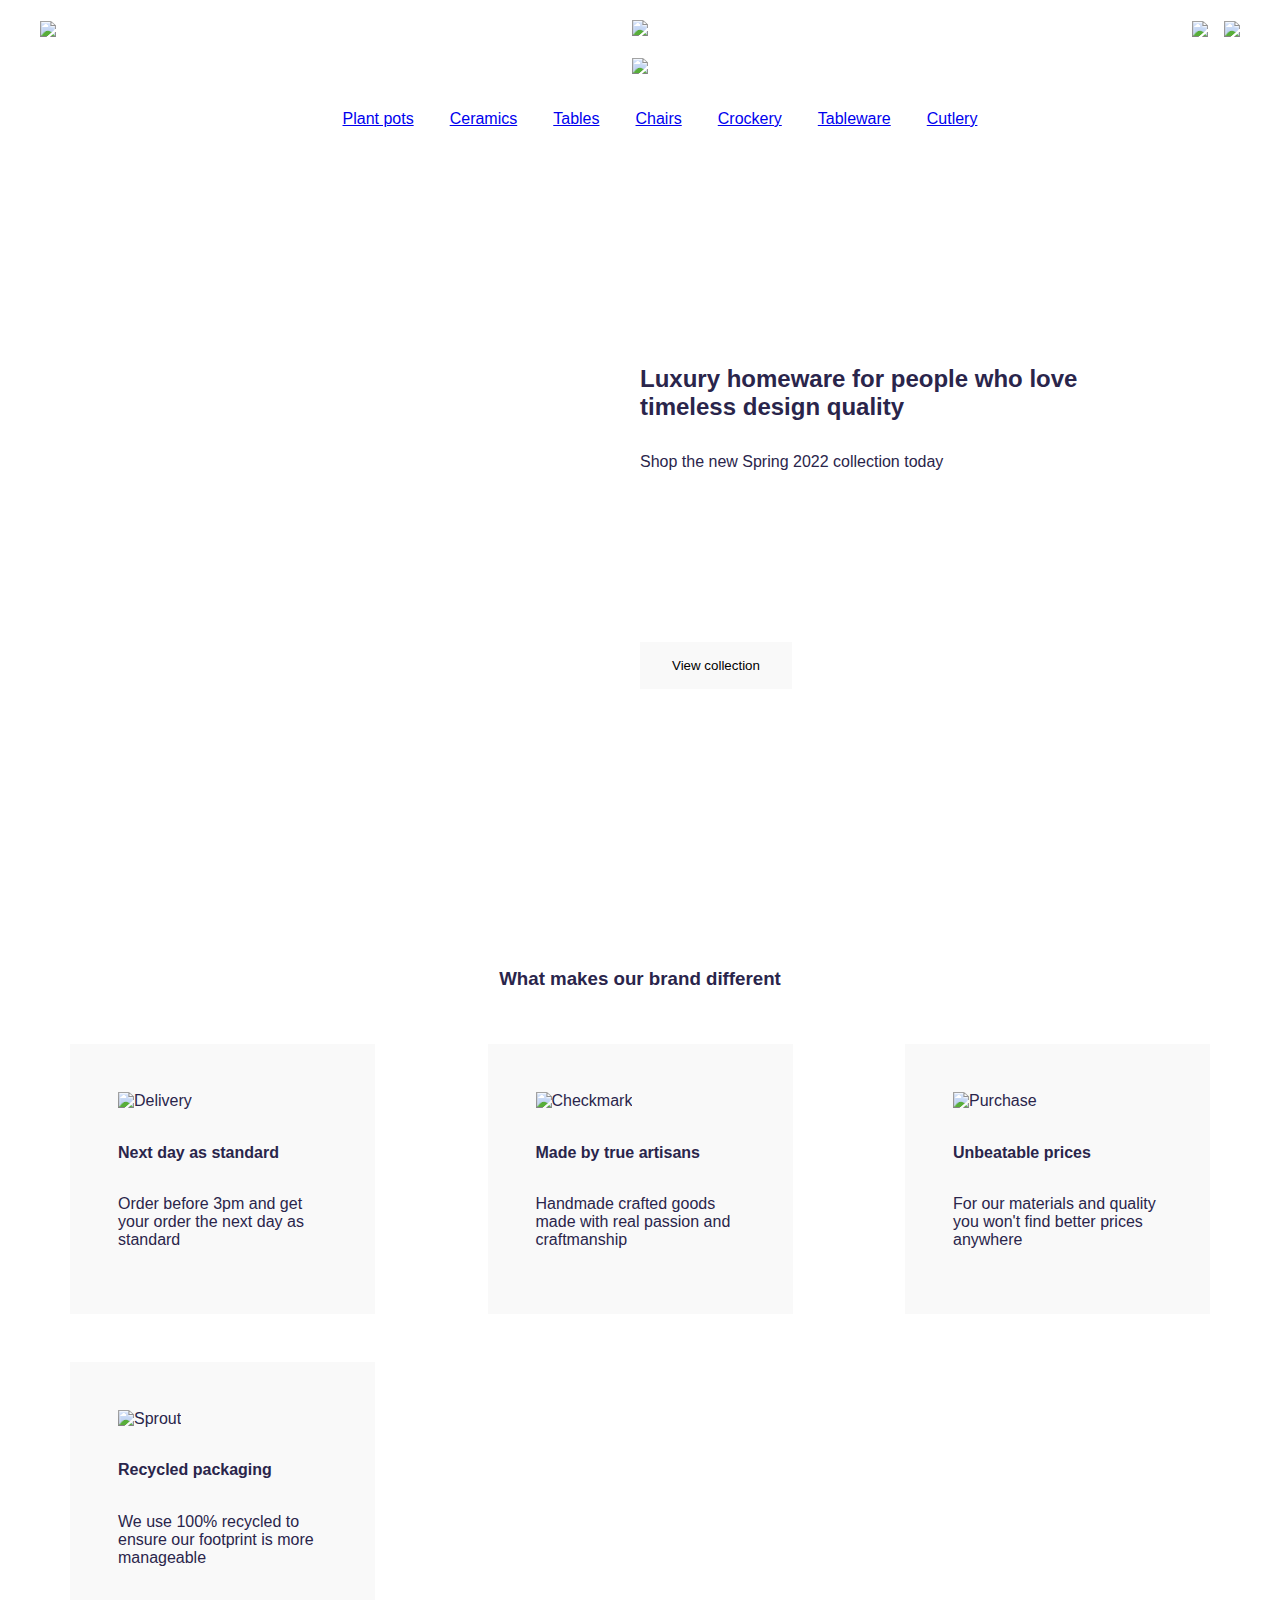
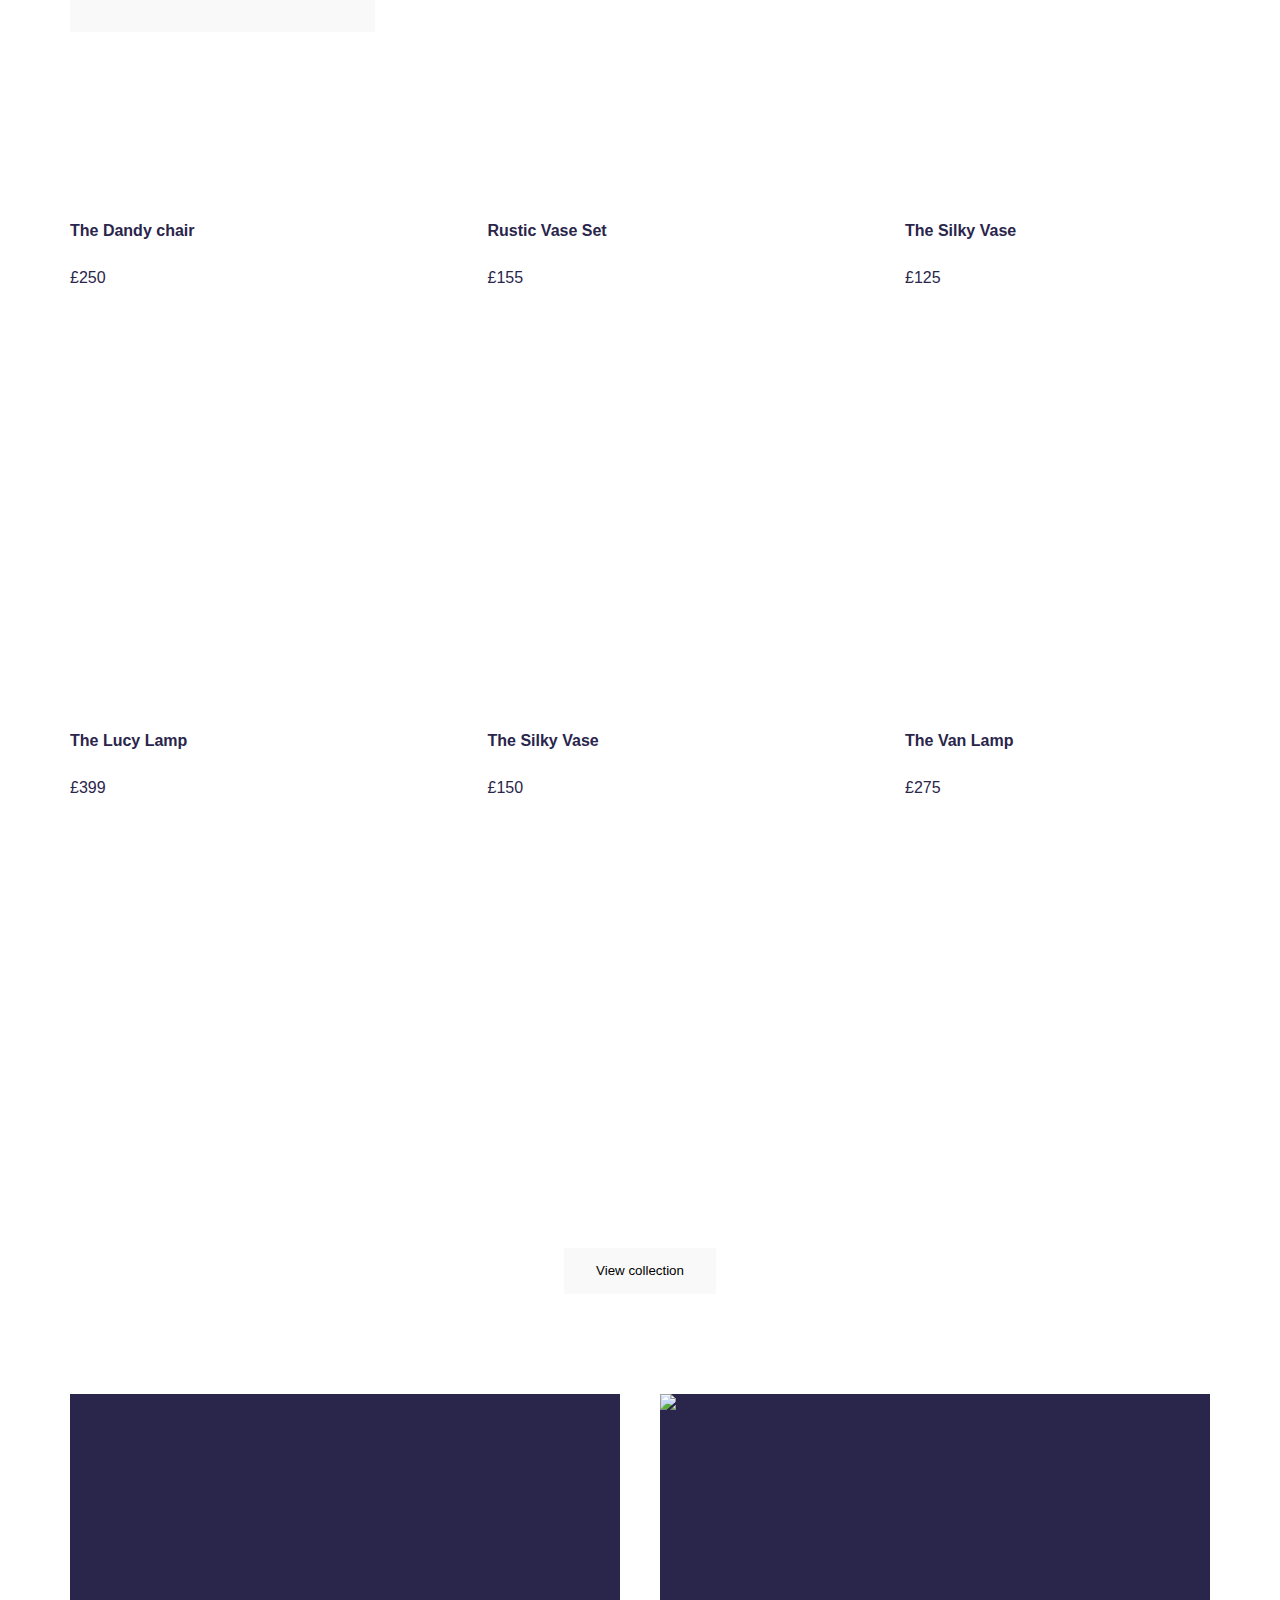
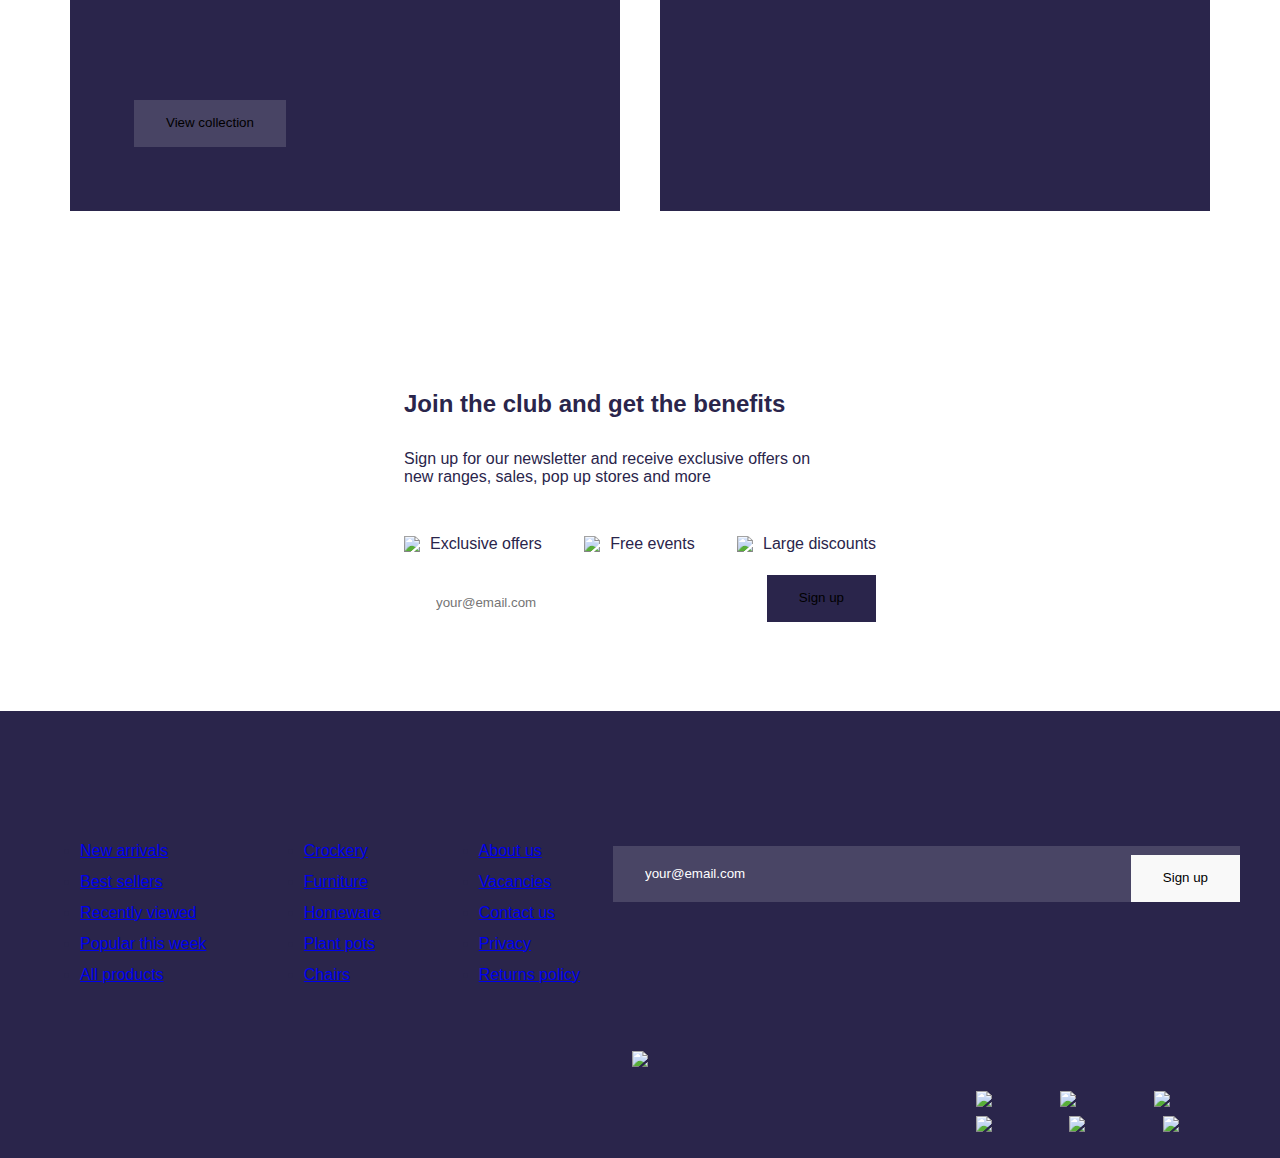
==== html/index.html @ 486c63ca "Merge pull request #4 from UberSweet/test" ====
<!DOCTYPE html>
<html lang="en">

<head>
  <meta charset="UTF-8" />
  <meta http-equiv="X-UA-Compatible" content="IE=edge" />
  <meta name="viewport" content="width=device-width, initial-scale=1.0" />

  <link href="https://api.fontshare.com/v2/css?f[]=satoshi@400&f[]=clash-display@400&display=swap" rel="stylesheet" />
  <link rel="shortcut icon" href="img/ico/ico.ico" type="image/x-icon">

  <link rel="stylesheet" href="/css/style.css">
  <link rel="stylesheet" href="/css/fonts.css">
  <link rel="stylesheet" href="/css/responsive.css">


  <title>Avion</title>
</head>

<body>

  <header class="header">

    <div class="header-container">
      <div class="wrapper">
        <nav class="top-nav__item wrapper">
          <a class="top-nav__ico" href="#" title="Search">
            <img src="https://img.icons8.com/ios-glyphs/30/000000/search--v1.png" />
          </a>
          <a class="top-nav__ico menu" href="#" title="Menu">
            <img src="https://img.icons8.com/ios-glyphs/30/000000/menu--v1.png" />
          </a>
        </nav>

        <a class="top-nav__link" href="/html/index.html" title="Home"><img src="/img/ico/Avion.svg"></a>

        <nav class="top-nav__item wrapper">
          <a class="top-nav__ico" href="#" title="Cart">
            <img src="/img/ico/Shopping--cart.svg">
          </a>
          <a class="top-nav__ico" href="#" title="Profile">
            <img src="/img/ico/User--avatar.svg">
          </a>
        </nav>
      </div>

      <div class="header-wrapper">
        <img src="/img/Divider.svg">
      </div>

      <div class="header-wrapper">
        <nav class="top-nav__link">
          <ul class="main-nav__list">
            <li class="main-nav__item">
              <a class="body__medium primary" href="#">Plant pots</a>
            </li>
            <li class="main-nav__item">
              <a class="body__medium primary" href="#">Ceramics</a>
            </li>
            <li class="main-nav__item">
              <a class="body__medium primary" href="#">Tables</a>
            </li>
            <li class="main-nav__item">
              <a class="body__medium primary" href="#">Chairs</a>
            </li>
            <li class="main-nav__item">
              <a class="body__medium primary" href="#">Crockery</a>
            </li>
            <li class="main-nav__item">
              <a class="body__medium primary" href="#">Tableware</a>
            </li>
            <li class="main-nav__item">
              <a class="body__medium primary" href="#">Cutlery</a>
            </li>
          </ul>
        </nav>
      </div>

    </div>

  </header>

  <main>

    <section class="hero-block">
      <div class="container">
        <div class="wrapper-right">
          <div class="hero-block__content wrapper-column">
            <div class="block__text">
              <h2>
                Luxury homeware for people who love timeless design quality
              </h2>
              <p class="body__large card-header">
                Shop the new Spring 2022 collection today
              </p>
            </div>
            <button class="view-collection__button body__medium">
              View collection
            </button>
          </div>
        </div>
      </div>
    </section>

    <section class="features">
      <div class="container">

        <div class="content">

          <div class="features_header">
            <h3>What makes our brand different</h3>
          </div>

          <div class="wrapper">

            <div class="features-card">

              <img src="/img/ico/feature/Delivery.svg" alt="Delivery">
              <h4 class="card-header">Next day as standard</h4>
              <p class="body__medium">
                Order before 3pm and get your order the next day as standard
              </p>

            </div>

            <div class="features-card">

              <img src="/img/ico/feature/Checkmark--outline.svg" alt="Checkmark">
              <h4 class="card-header">Made by true artisans</h4>
              <p class="body__medium">
                Handmade crafted goods made with real passion and craftmanship
              </p>

            </div>

            <div class="features-card">

              <img src="/img/ico/feature/Purchase.svg" alt="Purchase">
              <h4 class="card-header">Unbeatable prices</h4>
              <p class="body__medium">
                For our materials and quality you won't find better prices anywhere
              </p>

            </div>

            <div class="features-card">

              <img src="/img/ico/feature/Sprout.svg" alt="Sprout">
              <h4 class="card-header">Recycled packaging</h4>
              <p class="body__medium">
                We use 100% recycled to ensure our footprint is more manageable
              </p>

            </div>

          </div>

        </div>

      </div>
    </section>

    <section class="listings">
      <div class="container">

        <div class="content">

          <div class="listings-wrapper">

            <div class="listings-card">

              <img src="/img/pic/Photo.png" alt="">

              <h4 class="listing-card-header">The Dandy chair</h4>

              <p class="body__large">£250</p>

            </div>

            <div class="listings-card">

              <img src="/img/pic/Photo-1.png" alt="">

              <h4 class="listing-card-header">Rustic Vase Set</h4>

              <p class="body__large">£155</p>

            </div>

            <div class="listings-card">

              <img src="/img/pic/Photo-2.png" alt="">

              <h4 class="listing-card-header">The Silky Vase</h4>

              <p class="body__large">£125</p>

            </div>

            <div class="listings-card">

              <img src="/img/pic/Photo-3.png" alt="">

              <h4 class="listing-card-header">The Lucy Lamp</h4>

              <p class="body__large">£399</p>

            </div>

            <div class="listings-card">

              <img src="/img/pic/Photo-6.png" alt="">

              <h4 class="listing-card-header">The Silky Vase</h4>

              <p class="body__large">£150</p>

            </div>

            <div class="listings-card">

              <img src="/img/pic/Photo-5.png" alt="">

              <h4 class="listing-card-header">The Van Lamp</h4>

              <p class="body__large">£275</p>

            </div>

          </div>

          <button class="view-collection__button body__medium align-center">
            View collection
          </button>

        </div>

      </div>

    </section>

    <section class="promo">
      <div class="container">
        <div class="wrapper">
          <div class="promo-card wrapper-column">
            <div class="block__text">
              <h2 class="white">It started with a small idea</h2>
              <p class="body__large card-header white">
                A global brand with local beginnings, our story begain in a small studio in South
                London in early 2014
              </p>
            </div>
            <button class="view-collection__button button__white body__medium white">
              View collection
            </button>
          </div>
          <div class="promo-card" style="padding: 0;">
            <img src="/img/pic/ImagePromo.png" alt="Promo">
          </div>
        </div>
      </div>
    </section>

    <section class="club">
      <div class="container">

        <div class="wrapper">

          <div class="club-content">
            <div class="text">
              <h2 class="white center">Join the club and get the benefits</h2>
              <p class="body__large card-header white center">
                Sign up for our newsletter and receive exclusive offers on<br>new ranges, sales, pop up
                stores and more
              </p>
            </div>
            <div class="wrapper">
              <div class="wrapper">
                <img src="/img/ico/Checkmark--filled.svg">
                <p class="body__medium white checkmark">Exclusive offers</p>
              </div>
              <div class="wrapper">
                <img src="/img/ico/Checkmark--filled.svg">
                <p class="body__medium white checkmark">Free events</p>
              </div>
              <div class="wrapper">
                <img src="/img/ico/Checkmark--filled.svg">
                <p class="body__medium white checkmark">Large discounts</p>
              </div>
            </div>
            <form class="club-form" action="#">
              <input type="email" placeholder="your@email.com" class="body__medium club-input">
              <button class="view-collection__button button__white body__medium form-button white">
                Sign up
              </button>
            </form>
          </div>

        </div>

      </div>
    </section>

  </main>

  <footer class="footer">
    <div class="header-container">

      <div class="footer-wrapper">

        <div class="footer-menu-wrapper">

          <div class="page-footer__wrapper">

            <h5 class="white">Menu</h5>

            <ul class="footer-nav__list">
              <li class="footer-nav__item">
                <a class="body__small white" href="#">New arrivals</a>
              </li>
              <li class="footer-nav__item">
                <a class="body__small white" href="#">Best sellers</a>
              </li>
              <li class="footer-nav__item">
                <a class="body__small white" href="#">Recently viewed</a>
              </li>
              <li class="footer-nav__item">
                <a class="body__small white" href="#">Popular this week</a>
              </li>
              <li class="footer-nav__item">
                <a class="body__small white" href="#">All products</a>
              </li>
            </ul>

          </div>

          <div class="page-footer__wrapper">

            <h5 class="white">Categories</h5>

            <ul class="footer-nav__list">
              <li class="footer-nav__item">
                <a class="body__small white" href="#">Crockery</a>
              </li>
              <li class="footer-nav__item">
                <a class="body__small white" href="#">Furniture</a>
              </li>
              <li class="footer-nav__item">
                <a class="body__small white" href="#">Homeware</a>
              </li>
              <li class="footer-nav__item">
                <a class="body__small white" href="#">Plant pots</a>
              </li>
              <li class="footer-nav__item">
                <a class="body__small white" href="#">Chairs</a>
              </li>
            </ul>

          </div>

          <div class="page-footer__wrapper">

            <h5 class="white">Our company</h5>

            <ul class="footer-nav__list">
              <li class="footer-nav__item">
                <a class="body__small white" href="#">About us</a>
              </li>
              <li class="footer-nav__item">
                <a class="body__small white" href="#">Vacancies</a>
              </li>
              <li class="footer-nav__item">
                <a class="body__small white" href="#">Contact us</a>
              </li>
              <li class="footer-nav__item">
                <a class="body__small white" href="#">Privacy</a>
              </li>
              <li class="footer-nav__item">
                <a class="body__small white" href="#">Returns policy</a>
              </li>
            </ul>

          </div>

        </div>

        <div class="footer-input-wrapper">

          <form class="footer-form" action="#">
            <h5 class="white">Join our mailing list</h5>
            <input type="email" placeholder="your@email.com" class="footer-input body__medium">
            <button class="view-collection__button body__medium footer-button">
              Sign up
            </button>
          </form>

        </div>

      </div>

      <div class="header-wrapper">
        <img src="/img/Divider-footer.svg">
      </div>

      <div class="footer-wrapper-icons">

        <div class="wrapper">
          <p class="body__small white">
            Copyright 2022 Avion LTD
          </p>
        </div>

        <div class="wrapper" style="width: 264px;">
          <img src="/img/ico/footer/Logo--linkedin.svg" alt="linkedin">
          <img src="/img/ico/footer/Logo--facebook.svg" alt="facebook">
          <img src="/img/ico/footer/Logo--instagram.svg" alt="instagram">
          <img src="/img/ico/footer/Logo--skype.svg" alt="skype">
          <img src="/img/ico/footer/Logo--twitter.svg" alt="twitter">
          <img src="/img/ico/footer/Logo--pinterest.svg" alt="pinterest">
        </div>

      </div>

    </div>
  </footer>

</body>

</html>
---- css/style.css ----
* {
  box-sizing: border-box;
  transition: 0.2s ease-in-out;
}

body {
  font-family: 'Satoshi', sans-serif;
  font-family: 'Clash Display', sans-serif;

  margin: 0 auto;

  color: #2A254B;
}

input {
  padding: 0;
  border: none;
}

img {
  vertical-align: top;
  max-width: 100%;
}

.container {
  width: 1280px;
  margin: 0 auto;

  /* border: 1px dashed #f78434; */
}

.wrapper {
  display: flex;
  align-items: center;
  justify-content: space-between;

  flex-wrap: wrap;
}

.wrapper-column {
  display: flex;
  flex-direction: column;
  justify-content: space-between;
}

.wrapper-right {
  display: flex;
  align-items: center;
  justify-content: flex-end;
}

.content {
  margin-top: 80px;
  margin-bottom: 100px;
}

/* header */

.header-container {
  max-width: 1386px;
  margin: 0 auto;
}

.header-wrapper {
  display: flex;
  align-items: center;
  justify-content: center;
}

.top-nav__ico {
  height: 16px;
  width: 16px;
}

.top-nav__item {
  width: 48px;
}

.menu {
  display: none;
}

.top-nav__link {
  margin: 20px 0;
}

.main-nav__list {
  display: flex;
  align-items: center;
  justify-content: space-between;

  width: 675px;

  list-style-type: none;
}

.body__medium:hover {  
  color: #4E4D93;
}

.body__medium:after {
  background: #4E4D93;
  display: block;
  content: "";
  height: 1px;
  width: 0%;
  -webkit-transition: width .3s ease-in-out;
  -moz--transition: width .3s ease-in-out;
  transition: width .3s ease-in-out;
}

.body__small:hover {
  color: #CAC6DA;
}

.body__small:after {
  color: #CAC6DA;
  display: block;
  content: "";
  height: 1px;
  width: 0%;
  -webkit-transition: width .3s ease-in-out;
  -moz--transition: width .3s ease-in-out;
  transition: width .3s ease-in-out;
}

.footer-nav__item a:hover:after,
.footer-nav__item a:hover:after,
.main-nav__item a:hover:after,
.main-nav__item a:focus:after {
    width: 100%;
}

/* hero block */

.hero-block {
  background: url('/img/pic/HeroBlocks.png') no-repeat center center; 
  background-size: cover;
}

.hero-block__content {
  width: 630px;
  height: 444px;

  background: #FFFFFF;

  margin: 130px 0px;
  padding: 50px 60px;
}

.view-collection__button {
  padding: 15.5px 32px;
  background: #F9F9F9;
  border: none;
  
  width: fit-content;
  cursor: pointer;
}

.view-collection__button:hover {
  background: #EBE8F4;
}

.button__white {
  background: rgba(249, 249, 249, 0.15);
}

.button__white:hover {
  background: rgba(249, 249, 249, 0.3);
}

/* feature card */

.features-card {
  width: 305px;
  margin-bottom: 48px;

  background: #F9F9F9;
  padding: 48px;
}

.features_header {
  display: flex;
  justify-content: center;

  margin-bottom: 36px;
}

.card-header {
  padding: 12px 0;
}

/* listings */

.listings-card {
  width: 305px;
  height: 462px;
  margin-bottom: 48px;
}

.listings-wrapper {
  display: flex;
  align-items: center;
  justify-content: space-between;

  flex-wrap: wrap;

  margin: 28px 0 48px;
}

.listing-card-header {
  margin-top: 24px;
  padding-bottom: 8px;
}

.listings-card:nth-last-child(-n+2) {
  display: none;
}

.align-center {
  display: flex;
  margin: 0 auto;
  justify-content: center;
}

/* promo */

.promo-card {
  width: 630px;
  height: 478px;

  background: #2A254B;

  padding: 64px;
  margin-bottom: 60px;
}

.promo-card img {
  width: 100%;
  height: 100%;
  object-fit: cover;
}

/* club */

.club {
  background: url('/img/pic/Image.png') no-repeat center center;
  background-size: cover;
}

.club-content {
  display: flex;
  flex-direction: column;
  justify-content: space-between;

  height: 260px;

  margin: 100px auto 80px;

}

.club-input {
  width: 100%;
  height: 56px;

  border: none;

  padding: 0 0 0 32px;
}

.club-form {
  display: flex;
  position: relative;

  width: 472px;
  align-self: center;
}

.checkmark {
  padding-left: 10px;
}

.form-button {
  position: absolute;
  background: #2A254B;
  right: 0%;
}

.form-button:hover {
  background: #1E193E;
}

/* footer */

.footer {
  background: #2A254B;
}

.footer-wrapper {
  display: flex;
  justify-content: space-between;
  flex-wrap: wrap;
  
  padding: 60px 0 50px;
}

.footer-menu-wrapper {
  display: flex;
  justify-content: space-between;
  flex-wrap: wrap;

  width: 540px;
}

.footer-wrapper-icons {
  display: flex;
  justify-content: space-between;
  padding: 20px 0;
}

.footer-nav__item {
  padding-top: 12px;
}

.footer-input {
  width: 627px;
  height: 56px;

  margin-top: 16px;
  padding-left: 32px;
  background: rgba(255, 255, 255, 0.15);
}

.footer-input::placeholder {
  color: white;
}

.footer-form {
  display: block;
  position: relative;
}

.footer-button {
  position: absolute;
  right: 0%;
  bottom: 0%;
}
---- css/responsive.css ----
/* Responsive */


  /* 1200 - 1400 */
  @media screen and (max-width: 1400px) {
    .container {
      width: 1140px;
    }
    .header-container {
      max-width: 1200px;
      margin: 0 auto;
    }
    .listings-card:nth-last-child(-n+2) {
      display: block;
    }
    .promo-card {
      width: 550px;
      height: 417px;
    }
}

  /* 992 - 1200 */
  @media screen and (max-width: 1200px) {
    .container {
      width: 960px;
    }
    .header-container {
      max-width: 992px;
      margin: 0 auto;
    }
    .footer-input {
      width: 450px;
    }
    .footer-menu-wrapper {
      width: 440px;
    }
    .promo-card {
      width: 470px;
      height: 357px;
      padding: 40px;
  }
}
  
  /* 768 - 992 */
  @media screen and (max-width: 992px) {
    .container {
      width: 720px;
      flex-flow: wrap;
    }
    .header-container {
      max-width: 768px;
      margin: 0 auto;
    }
    .wrapper-right {
      justify-content: center;
    }
    .listings-wrapper {
      margin: 28px 0;
    }
    .promo-card {
      width: 100%;
    }
    .content {
      margin-top: 60px;
      margin-bottom: 80px;
    }
    .footer-wrapper {
      justify-content: center;
    }
    .footer-input-wrapper {
      margin-top: 40px;
    }
}
  
  /* 576 - 768 */
  @media screen and (max-width: 768px) {
    .container {
      width: 540px;
      justify-content: center;
    }
    .header-container {
      max-width: 576px;
      margin: 0 auto;
    }
    .main-nav__list {
      max-width: 576px;
    }
    .listings-card {
      width: 240px;
      height: 390px;
    }
    .features-card {
      width: 240px;
      height: 240px;
      padding: 30px;
    }
    .footer-input-wrapper {
      width: 100%;
      margin-top: 40px;
    }
    .footer-input {
      width: 100%;
    } 
  }
  
  /* 0 - 576 */
  @media screen and (max-width: 576px) {
    .container {
      width: 342px;
    }
    .header-container {
      max-width: 342px;
      margin: 0 auto;
    }
    .menu {
      display: block;
    }
    .header-wrapper {
      justify-content: flex-start;
      overflow: auto;
    }
    .content {
      margin-top: 40px;
      margin-bottom: 60px;
    }
    .hero-block__content {
      width: 630px;
      height: 338px;
      margin: 40px 0px;
      padding: 40px 40px;
    }  
    .features-card {
      width: 100%;
      height: fit-content;
      margin-bottom: 26px;
      padding: 36px 24px;
    }
    .features_header {
      justify-content: flex-start;
      width: 274px;
    }
    .listings-card {
      margin-bottom: 20px;
      width: 163px;
      height: 288px;
    }
    .listings-wrapper {
      margin: 28px 0 20px;
    }
    .promo-card {
      padding: 36px 30px 30px;
      height: 281px;
      margin-bottom: 24px;
    }
    .features_header h3 {
      font-family: 'Clash Display';
      font-style: normal;
      font-weight: 400;
      font-size: 20px;
      line-height: 140%;
    }
    .block__text h2 {
      font-family: 'Clash Display';
      font-style: normal;
      font-weight: 400;
      font-size: 20px;
      line-height: 140%;
    }
    .block__text p {
      font-family: 'Satoshi';
      font-style: normal;
      font-weight: 400;
      font-size: 14px;
      line-height: 150%;
    }
    .club-form {
      width: 100%;
    }
    .club-content {
      height: 370px;
      margin: 24px 0 32px;
    }

}
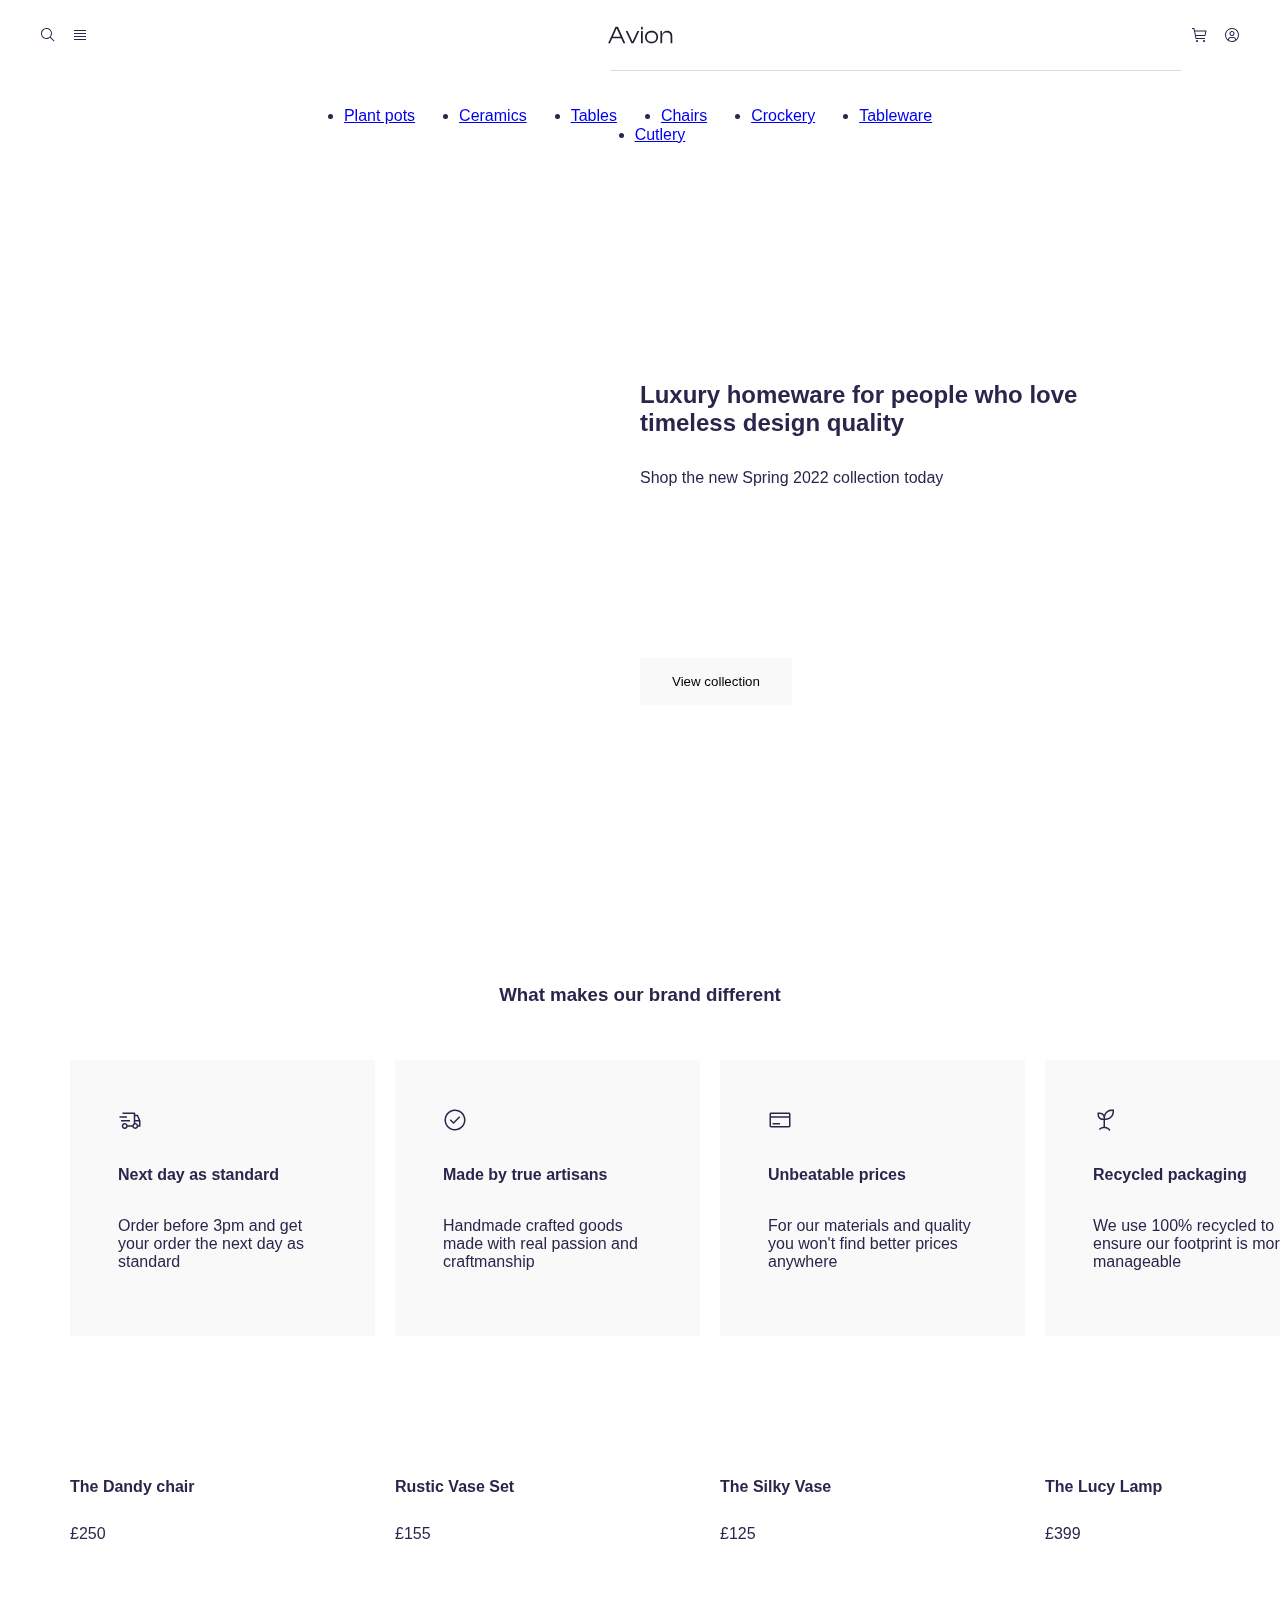
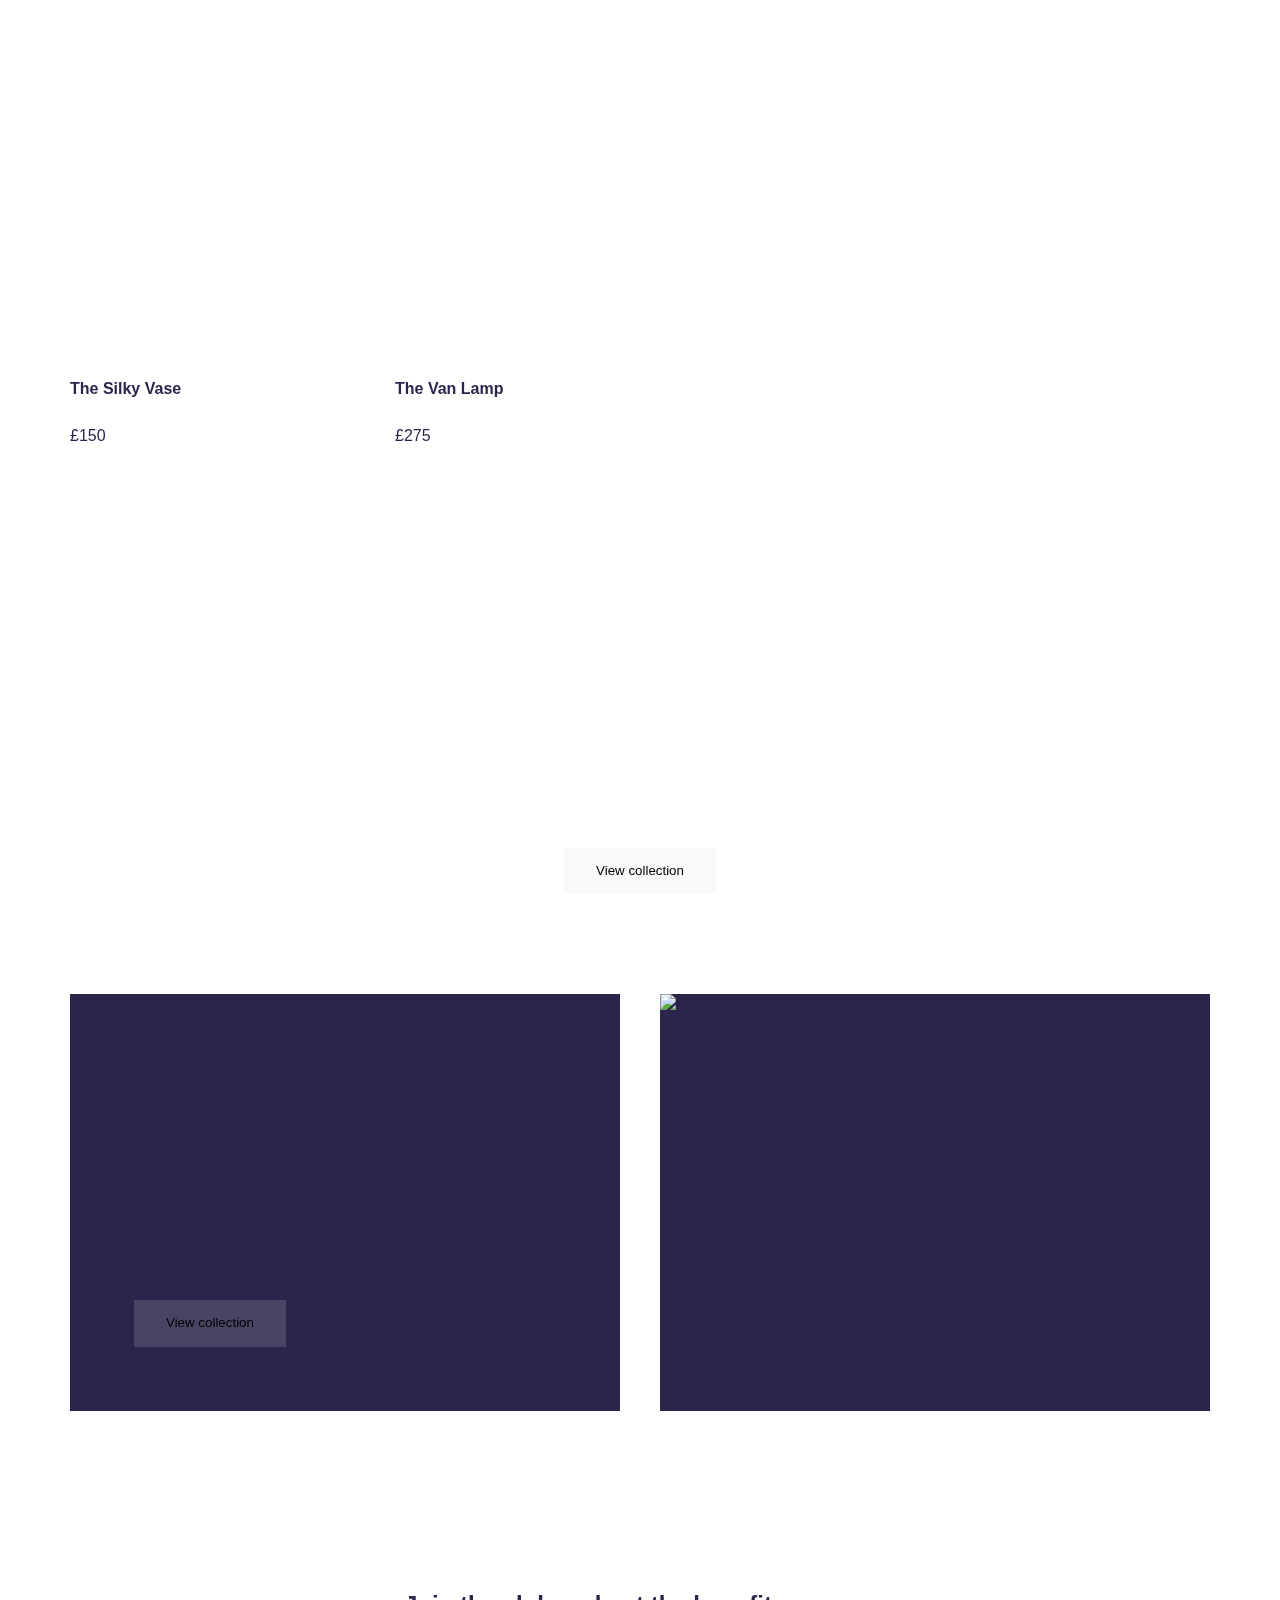
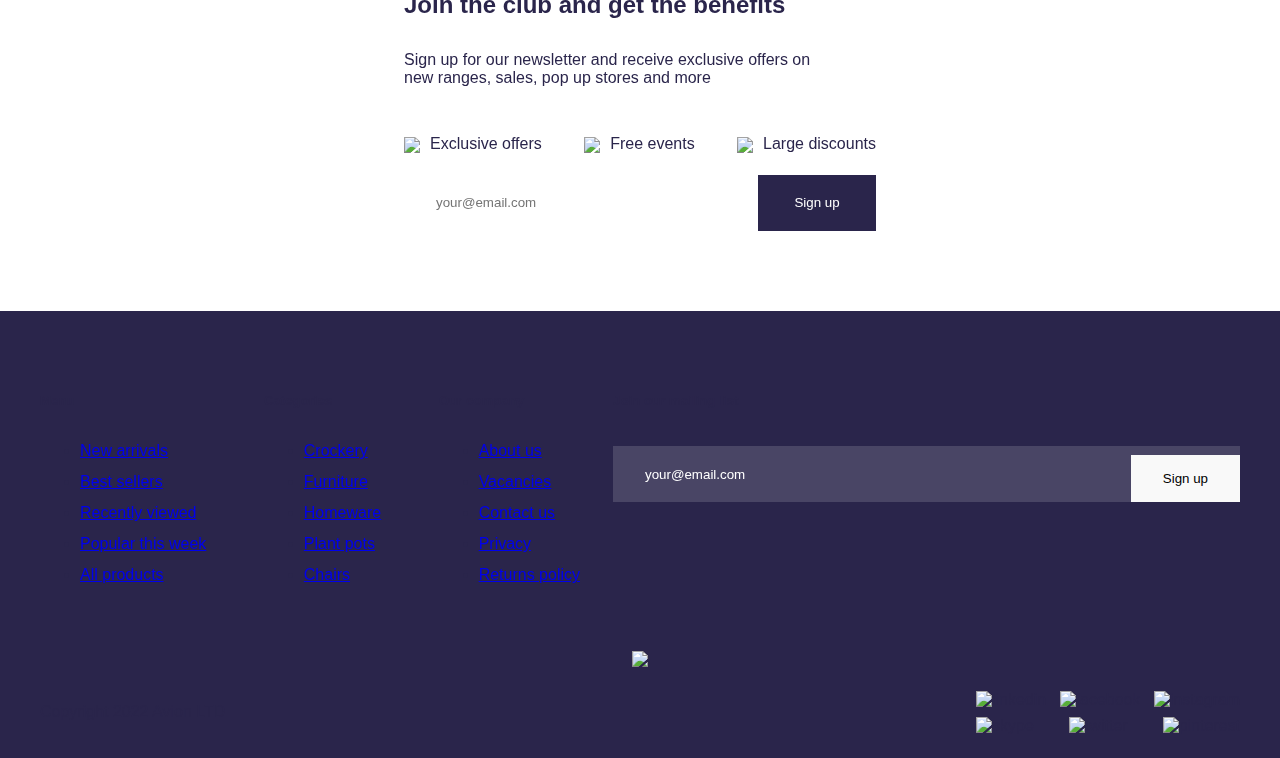
==== commit 62972805: "Summary" ====
--- a/html/index.html
+++ b/html/index.html
@@ -7,7 +7,7 @@
   <meta name="viewport" content="width=device-width, initial-scale=1.0" />
 
   <link href="https://api.fontshare.com/v2/css?f[]=satoshi@400&f[]=clash-display@400&display=swap" rel="stylesheet" />
-  <link rel="shortcut icon" href="img/ico/ico.ico" type="image/x-icon">
+  <link rel="shortcut icon" href="/img/ico/ico.ico" type="image/x-icon">
 
   <link rel="stylesheet" href="/css/style.css">
   <link rel="stylesheet" href="/css/fonts.css">
@@ -25,52 +25,113 @@
       <div class="wrapper">
         <nav class="top-nav__item wrapper">
           <a class="top-nav__ico" href="#" title="Search">
-            <img src="https://img.icons8.com/ios-glyphs/30/000000/search--v1.png" />
+            <svg width="16" height="16" viewBox="0 0 24 24" fill="none" xmlns="http://www.w3.org/2000/svg">
+              <rect width="24" height="24" fill="none" style="mix-blend-mode:multiply" />
+              <path
+                d="M21.7499 20.6894L16.0859 15.0254C17.4469 13.3914 18.1256 11.2956 17.9808 9.17395C17.8359 7.05231 16.8787 5.06819 15.3082 3.63434C13.7378 2.20048 11.675 1.42729 9.54894 1.4756C7.42292 1.52391 5.39736 2.39001 3.89365 3.89372C2.38993 5.39744 1.52384 7.42299 1.47552 9.54902C1.42721 11.675 2.20041 13.7378 3.63426 15.3083C5.06812 16.8788 7.05224 17.836 9.17387 17.9808C11.2955 18.1257 13.3913 17.447 15.0253 16.0859L20.6894 21.75L21.7499 20.6894ZM2.99993 9.75001C2.99993 8.41499 3.39581 7.10994 4.13751 5.99991C4.87921 4.88988 5.93342 4.02471 7.16682 3.51382C8.40022 3.00293 9.75742 2.86926 11.0668 3.12971C12.3762 3.39016 13.5789 4.03303 14.5229 4.97704C15.4669 5.92104 16.1098 7.12378 16.3702 8.43315C16.6307 9.74252 16.497 11.0997 15.9861 12.3331C15.4752 13.5665 14.6101 14.6207 13.5 15.3624C12.39 16.1041 11.085 16.5 9.74993 16.5C7.96033 16.498 6.2446 15.7862 4.97916 14.5208C3.71371 13.2553 3.00192 11.5396 2.99993 9.75001Z"
+                fill="#2A254B" />
+            </svg>
           </a>
           <a class="top-nav__ico menu" href="#" title="Menu">
-            <img src="https://img.icons8.com/ios-glyphs/30/000000/menu--v1.png" />
+            <svg width="16" height="16" viewBox="0 0 24 24" fill="none" xmlns="http://www.w3.org/2000/svg">
+              <rect width="24" height="24" fill="white" style="mix-blend-mode:multiply" />
+              <path d="M21 4.5H3V6H21V4.5Z" fill="#2A254B" />
+              <path d="M21 18H3V19.5H21V18Z" fill="#2A254B" />
+              <path d="M21 9H3V10.5H21V9Z" fill="#2A254B" />
+              <path d="M21 13.5H3V15H21V13.5Z" fill="#2A254B" />
+            </svg>
           </a>
         </nav>
 
-        <a class="top-nav__link" href="/html/index.html" title="Home"><img src="/img/ico/Avion.svg"></a>
+        <a class="top-nav__link" href="/html/index.html" title="Home">
+          <svg width="65" height="30" viewBox="0 0 64 18" fill="none" xmlns="http://www.w3.org/2000/svg">
+            <path
+              d="M1.992 17L4.152 12.272H12.984L15.144 17H17.064L9.768 0.92H7.392L0.12 17H1.992ZM7.608 4.64L8.472 2.552H8.616L9.504 4.64L12.288 10.736H4.848L7.608 4.64ZM25.1717 17L30.8357 5.144H28.9877L24.2117 15.32H24.0677L19.2677 5.144H17.4197L23.0837 17H25.1717ZM34.2221 3.632V0.92H32.5181V3.632H34.2221ZM34.2221 17V5.144H32.5181V17H34.2221ZM42.8964 17.24C46.7844 17.24 49.3524 14.672 49.3524 11.072C49.3524 7.472 46.7844 4.904 42.8964 4.904C39.0324 4.904 36.4644 7.472 36.4644 11.072C36.4644 14.672 39.0324 17.24 42.8964 17.24ZM42.8964 15.704C39.6324 15.704 38.1444 13.952 38.1444 11.072C38.1444 8.216 39.6324 6.44 42.8964 6.44C46.1604 6.44 47.6724 8.216 47.6724 11.072C47.6724 13.952 46.1604 15.704 42.8964 15.704ZM53.3237 17V11.264C53.3237 8.216 54.8357 6.464 57.7157 6.464C60.4277 6.464 61.6037 7.88 61.6037 10.328V17H63.3077V10.088C63.3077 7.28 61.6517 4.904 58.3157 4.904C55.3637 4.904 53.6837 6.848 53.2757 8.864H53.1557V5.144H51.6197V17H53.3237Z"
+              fill="#22202E" />
+          </svg>
+        </a>
 
         <nav class="top-nav__item wrapper">
           <a class="top-nav__ico" href="#" title="Cart">
-            <img src="/img/ico/Shopping--cart.svg">
+            <svg width="16" height="16" viewBox="0 0 24 24" fill="none" xmlns="http://www.w3.org/2000/svg">
+              <rect width="24" height="24" fill="white" style="mix-blend-mode:multiply" />
+              <path
+                d="M7.5 22.5C8.32843 22.5 9 21.8285 9 21C9 20.1716 8.32843 19.5 7.5 19.5C6.67157 19.5 6 20.1716 6 21C6 21.8285 6.67157 22.5 7.5 22.5Z"
+                fill="#2A254B" />
+              <path
+                d="M18 22.5C18.8284 22.5 19.5 21.8285 19.5 21C19.5 20.1716 18.8284 19.5 18 19.5C17.1716 19.5 16.5 20.1716 16.5 21C16.5 21.8285 17.1716 22.5 18 22.5Z"
+                fill="#2A254B" />
+              <path
+                d="M21 5.25003H4.365L3.75 2.10003C3.71494 1.92807 3.62068 1.77386 3.48364 1.66423C3.3466 1.5546 3.17546 1.49649 3 1.50003H0V3.00003H2.385L5.25 17.4C5.28506 17.572 5.37932 17.7262 5.51636 17.8358C5.6534 17.9455 5.82454 18.0036 6 18H19.5V16.5H6.615L6 13.5H19.5C19.6734 13.5043 19.8429 13.4483 19.9796 13.3416C20.1163 13.235 20.2119 13.0842 20.25 12.915L21.75 6.16503C21.7751 6.05375 21.7745 5.9382 21.7483 5.82718C21.722 5.71616 21.6708 5.61259 21.5985 5.52436C21.5261 5.43613 21.4347 5.36556 21.3309 5.31802C21.2272 5.27048 21.114 5.24723 21 5.25003ZM18.9 12H5.715L4.665 6.75003H20.0625L18.9 12Z"
+                fill="#2A254B" />
+            </svg>
           </a>
           <a class="top-nav__ico" href="#" title="Profile">
-            <img src="/img/ico/User--avatar.svg">
+            <svg width="16" height="16" viewBox="0 0 24 24" fill="none" xmlns="http://www.w3.org/2000/svg">
+              <rect width="24" height="24" fill="white" style="mix-blend-mode:multiply" />
+              <path
+                d="M12 6C11.2583 6 10.5333 6.21993 9.91662 6.63199C9.29993 7.04404 8.81928 7.62971 8.53546 8.31494C8.25163 9.00016 8.17736 9.75416 8.32206 10.4816C8.46675 11.209 8.82391 11.8772 9.34835 12.4017C9.8728 12.9261 10.541 13.2833 11.2684 13.4279C11.9958 13.5726 12.7498 13.4984 13.4351 13.2145C14.1203 12.9307 14.706 12.4501 15.118 11.8334C15.5301 11.2167 15.75 10.4917 15.75 9.75C15.75 8.75544 15.3549 7.80161 14.6517 7.09835C13.9484 6.39509 12.9946 6 12 6ZM12 12C11.555 12 11.12 11.868 10.75 11.6208C10.38 11.3736 10.0916 11.0222 9.92128 10.611C9.75098 10.1999 9.70642 9.7475 9.79324 9.31105C9.88005 8.87459 10.0943 8.47368 10.409 8.15901C10.7237 7.84434 11.1246 7.63005 11.5611 7.54323C11.9975 7.45642 12.4499 7.50097 12.861 7.67127C13.2722 7.84157 13.6236 8.12996 13.8708 8.49997C14.118 8.86998 14.25 9.30499 14.25 9.75C14.2493 10.3465 14.0121 10.9184 13.5903 11.3402C13.1684 11.7621 12.5965 11.9993 12 12Z"
+                fill="#2A254B" />
+              <path
+                d="M12 1.5C9.9233 1.5 7.89323 2.11581 6.16652 3.26957C4.4398 4.42332 3.09399 6.0632 2.29927 7.98182C1.50455 9.90045 1.29661 12.0116 1.70176 14.0484C2.1069 16.0852 3.10693 17.9562 4.57538 19.4246C6.04383 20.8931 7.91476 21.8931 9.95156 22.2982C11.9884 22.7034 14.0996 22.4955 16.0182 21.7007C17.9368 20.906 19.5767 19.5602 20.7304 17.8335C21.8842 16.1068 22.5 14.0767 22.5 12C22.4969 9.21619 21.3896 6.5473 19.4212 4.57884C17.4527 2.61039 14.7838 1.50314 12 1.5ZM7.5 19.7824V18.75C7.50066 18.1535 7.73792 17.5815 8.15974 17.1597C8.58155 16.7379 9.15347 16.5007 9.75 16.5H14.25C14.8465 16.5007 15.4185 16.7379 15.8403 17.1597C16.2621 17.5815 16.4993 18.1535 16.5 18.75V19.7824C15.1344 20.5798 13.5814 21 12 21C10.4186 21 8.86563 20.5798 7.5 19.7824ZM17.9944 18.6944C17.9795 17.7105 17.5786 16.772 16.8782 16.0809C16.1778 15.3899 15.2339 15.0017 14.25 15H9.75C8.76608 15.0017 7.8222 15.3899 7.1218 16.0809C6.42139 16.772 6.02054 17.7105 6.00563 18.6944C4.64555 17.4799 3.68643 15.881 3.25526 14.1093C2.82408 12.3377 2.9412 10.4769 3.59111 8.77324C4.24101 7.06963 5.39304 5.6036 6.89466 4.56927C8.39627 3.53495 10.1766 2.98112 12 2.98112C13.8234 2.98112 15.6037 3.53495 17.1054 4.56927C18.607 5.6036 19.759 7.06963 20.4089 8.77324C21.0588 10.4769 21.1759 12.3377 20.7448 14.1093C20.3136 15.881 19.3545 17.4799 17.9944 18.6944Z"
+                fill="#2A254B" />
+            </svg>
           </a>
         </nav>
       </div>
 
       <div class="header-wrapper">
-        <img src="/img/Divider.svg">
+        <?xml version="1.0" standalone="no"?>
+        <svg id="Divider" width="1386" height="1" viewBox="0 0 1386 1" fill="none" xmlns="http://www.w3.org/2000/svg"
+          style="max-width: 100%; max-height: 100%;">
+          <line x1="-4.37114e-08" y1="0.500122" x2="1386" y2="0.500001" stroke="black" stroke-opacity="0.1"
+            stroke-dasharray="0,0,0,1386">
+            <animate attributeType="XML" attributeName="stroke-dasharray" repeatCount="1" dur="1.6129032258064515s"
+              values="0,0,0,1386; 
+                  0,693,693,0; 
+                  1386,0,0,0" keyTimes="0; 0.5; 1" fill="freeze"></animate>
+          </line>
+          <line x1="-4.37114e-08" y1="0.500122" x2="1386" y2="0.500001" stroke="#CAC6DA" stroke-opacity="0.1"
+            stroke-dasharray="0,0,0,1386">
+            <animate attributeType="XML" attributeName="stroke-dasharray" repeatCount="1" dur="1.6129032258064515s"
+              values="0,0,0,1386; 
+                  0,693,693,0; 
+                  1386,0,0,0" keyTimes="0; 0.5; 1" fill="freeze"></animate>
+          </line>
+          <line x1="-4.37114e-08" y1="0.500122" x2="1386" y2="0.500001" stroke="#4E4D93" stroke-opacity="0.1"
+            stroke-dasharray="0,0,0,1386">
+            <animate attributeType="XML" attributeName="stroke-dasharray" repeatCount="1" dur="1.6129032258064515s"
+              values="0,0,0,1386; 
+                  0,693,693,0; 
+                  1386,0,0,0" keyTimes="0; 0.5; 1" fill="freeze"></animate>
+          </line>
+          <setting>{"type":"direct","speed":31,"random":1,"shift":1,"size":1,"rupture":50}</setting>
+        </svg>
       </div>
 
       <div class="header-wrapper">
         <nav class="top-nav__link">
-          <ul class="main-nav__list">
-            <li class="main-nav__item">
-              <a class="body__medium primary" href="#">Plant pots</a>
-            </li>
-            <li class="main-nav__item">
-              <a class="body__medium primary" href="#">Ceramics</a>
-            </li>
-            <li class="main-nav__item">
-              <a class="body__medium primary" href="#">Tables</a>
-            </li>
-            <li class="main-nav__item">
-              <a class="body__medium primary" href="#">Chairs</a>
-            </li>
-            <li class="main-nav__item">
-              <a class="body__medium primary" href="#">Crockery</a>
-            </li>
-            <li class="main-nav__item">
-              <a class="body__medium primary" href="#">Tableware</a>
-            </li>
-            <li class="main-nav__item">
-              <a class="body__medium primary" href="#">Cutlery</a>
+          <ul class="main-nav__list wrapper">
+            <li class="main-nav__item">
+              <a class="body__medium link" href="#">Plant pots</a>
+            </li>
+            <li class="main-nav__item">
+              <a class="body__medium link" href="#">Ceramics</a>
+            </li>
+            <li class="main-nav__item">
+              <a class="body__medium link" href="#">Tables</a>
+            </li>
+            <li class="main-nav__item">
+              <a class="body__medium link" href="#">Chairs</a>
+            </li>
+            <li class="main-nav__item">
+              <a class="body__medium link" href="#">Crockery</a>
+            </li>
+            <li class="main-nav__item">
+              <a class="body__medium link" href="#">Tableware</a>
+            </li>
+            <li class="main-nav__item">
+              <a class="body__medium link" href="#">Cutlery</a>
             </li>
           </ul>
         </nav>
@@ -111,11 +172,18 @@
             <h3>What makes our brand different</h3>
           </div>
 
-          <div class="wrapper">
+          <div class="wrapper card-wrapper">
 
             <div class="features-card">
 
-              <img src="/img/ico/feature/Delivery.svg" alt="Delivery">
+              <svg width="24" height="24" viewBox="0 0 24 24" fill="none" xmlns="http://www.w3.org/2000/svg">
+                <rect width="24" height="24" fill="none" style="mix-blend-mode:multiply" />
+                <path d="M12 12H3V13.5H12V12Z" fill="#2A254B" />
+                <path d="M9 8.25H1.5V9.75H9V8.25Z" fill="#2A254B" />
+                <path
+                  d="M22.4392 12.4548L20.1892 7.2048C20.1315 7.06979 20.0355 6.95469 19.9129 6.87383C19.7904 6.79297 19.6468 6.74991 19.5 6.75H17.25V5.25C17.25 5.05109 17.171 4.86032 17.0303 4.71967C16.8897 4.57902 16.6989 4.5 16.5 4.5H4.5V6H15.75V15.4172C15.4083 15.6156 15.1092 15.8797 14.8701 16.1943C14.6309 16.5089 14.4564 16.8677 14.3566 17.25H9.64342C9.46088 16.543 9.02675 15.9269 8.42242 15.517C7.81809 15.1072 7.08504 14.9319 6.36067 15.0239C5.63631 15.1159 4.97038 15.4689 4.48768 16.0168C4.00499 16.5647 3.73869 17.2698 3.73869 18C3.73869 18.7302 4.00499 19.4353 4.48768 19.9832C4.97038 20.5311 5.63631 20.8841 6.36067 20.9761C7.08504 21.0681 7.81809 20.8928 8.42242 20.483C9.02675 20.0731 9.46088 19.457 9.64342 18.75H14.3566C14.5201 19.3933 14.8934 19.9638 15.4174 20.3712C15.9414 20.7787 16.5862 20.9999 17.25 20.9999C17.9138 20.9999 18.5586 20.7787 19.0826 20.3712C19.6066 19.9638 19.9799 19.3933 20.1434 18.75H21.75C21.9489 18.75 22.1397 18.671 22.2803 18.5303C22.421 18.3897 22.5 18.1989 22.5 18V12.75C22.5 12.6485 22.4793 12.548 22.4392 12.4548ZM6.75 19.5C6.45333 19.5 6.16332 19.412 5.91665 19.2472C5.66997 19.0824 5.47771 18.8481 5.36418 18.574C5.25065 18.2999 5.22094 17.9983 5.27882 17.7074C5.3367 17.4164 5.47956 17.1491 5.68934 16.9393C5.89912 16.7296 6.16639 16.5867 6.45736 16.5288C6.74834 16.4709 7.04994 16.5006 7.32403 16.6142C7.59811 16.7277 7.83238 16.92 7.9972 17.1666C8.16203 17.4133 8.25 17.7033 8.25 18C8.24954 18.3977 8.09136 18.779 7.81016 19.0602C7.52895 19.3414 7.14768 19.4995 6.75 19.5ZM17.25 8.25H19.0056L20.6129 12H17.25V8.25ZM17.25 19.5C16.9533 19.5 16.6633 19.412 16.4166 19.2472C16.17 19.0824 15.9777 18.8481 15.8642 18.574C15.7506 18.2999 15.7209 17.9983 15.7788 17.7074C15.8367 17.4164 15.9796 17.1491 16.1893 16.9393C16.3991 16.7296 16.6664 16.5867 16.9574 16.5288C17.2483 16.4709 17.5499 16.5006 17.824 16.6142C18.0981 16.7277 18.3324 16.92 18.4972 17.1666C18.662 17.4133 18.75 17.7033 18.75 18C18.7495 18.3977 18.5914 18.779 18.3102 19.0602C18.0289 19.3414 17.6477 19.4995 17.25 19.5ZM21 17.25H20.1434C19.9782 16.6076 19.6045 16.0382 19.0808 15.631C18.5572 15.2239 17.9133 15.0019 17.25 15V13.5H21V17.25Z"
+                  fill="#2A254B" />
+              </svg>
               <h4 class="card-header">Next day as standard</h4>
               <p class="body__medium">
                 Order before 3pm and get your order the next day as standard
@@ -125,7 +193,14 @@
 
             <div class="features-card">
 
-              <img src="/img/ico/feature/Checkmark--outline.svg" alt="Checkmark">
+              <svg width="24" height="24" viewBox="0 0 24 24" fill="none" xmlns="http://www.w3.org/2000/svg">
+                <rect width="24" height="24" fill="none" style="mix-blend-mode:multiply" />
+                <path d="M10.5 16.0605L6.75 12.3097L7.80976 11.25L10.5 13.9395L16.1888 8.25L17.25 9.31125L10.5 16.0605Z"
+                  fill="#2A254B" />
+                <path
+                  d="M12 1.5C9.9233 1.5 7.89323 2.11581 6.16652 3.26957C4.4398 4.42332 3.09399 6.0632 2.29927 7.98182C1.50455 9.90045 1.29661 12.0116 1.70176 14.0484C2.1069 16.0852 3.10693 17.9562 4.57538 19.4246C6.04383 20.8931 7.91476 21.8931 9.95156 22.2982C11.9884 22.7034 14.0996 22.4955 16.0182 21.7007C17.9368 20.906 19.5767 19.5602 20.7304 17.8335C21.8842 16.1068 22.5 14.0767 22.5 12C22.5 9.21523 21.3938 6.54451 19.4246 4.57538C17.4555 2.60625 14.7848 1.5 12 1.5ZM12 21C10.22 21 8.47992 20.4722 6.99987 19.4832C5.51983 18.4943 4.36628 17.0887 3.68509 15.4442C3.0039 13.7996 2.82567 11.99 3.17294 10.2442C3.5202 8.49836 4.37737 6.89471 5.63604 5.63604C6.89472 4.37737 8.49836 3.5202 10.2442 3.17293C11.99 2.82567 13.7996 3.0039 15.4442 3.68508C17.0887 4.36627 18.4943 5.51983 19.4832 6.99987C20.4722 8.47991 21 10.22 21 12C21 14.3869 20.0518 16.6761 18.364 18.364C16.6761 20.0518 14.387 21 12 21Z"
+                  fill="#2A254B" />
+              </svg>
               <h4 class="card-header">Made by true artisans</h4>
               <p class="body__medium">
                 Handmade crafted goods made with real passion and craftmanship
@@ -135,7 +210,13 @@
 
             <div class="features-card">
 
-              <img src="/img/ico/feature/Purchase.svg" alt="Purchase">
+              <svg width="24" height="24" viewBox="0 0 24 24" fill="none" xmlns="http://www.w3.org/2000/svg">
+                <rect width="24" height="24" fill="none" style="mix-blend-mode:multiply" />
+                <path
+                  d="M21 4.5H3C2.60218 4.5 2.22064 4.65804 1.93934 4.93934C1.65804 5.22064 1.5 5.60218 1.5 6V18C1.5 18.3978 1.65804 18.7794 1.93934 19.0607C2.22064 19.342 2.60218 19.5 3 19.5H21C21.3978 19.5 21.7794 19.342 22.0607 19.0607C22.342 18.7794 22.5 18.3978 22.5 18V6C22.5 5.60218 22.342 5.22064 22.0607 4.93934C21.7794 4.65804 21.3978 4.5 21 4.5ZM21 6V8.25H3V6H21ZM3 18V9.75H21V18H3Z"
+                  fill="#2A254B" />
+                <path d="M12 15H4.5V16.5H12V15Z" fill="#2A254B" />
+              </svg>
               <h4 class="card-header">Unbeatable prices</h4>
               <p class="body__medium">
                 For our materials and quality you won't find better prices anywhere
@@ -145,7 +226,12 @@
 
             <div class="features-card">
 
-              <img src="/img/ico/feature/Sprout.svg" alt="Sprout">
+              <svg width="24" height="24" viewBox="0 0 24 24" fill="none" xmlns="http://www.w3.org/2000/svg">
+                <rect width="24" height="24" fill="none" style="mix-blend-mode:multiply" />
+                <path
+                  d="M18.75 1.5C17.0878 1.50275 15.4651 2.00708 14.0942 2.94704C12.7232 3.887 11.6679 5.21881 11.0662 6.7683C10.5841 6.06903 9.93949 5.49727 9.18767 5.10216C8.43584 4.70705 7.59932 4.50041 6.75 4.5H4.5V6.75C4.50155 8.14191 5.05517 9.47637 6.0394 10.4606C7.02363 11.4448 8.35809 11.9985 9.75 12H10.5V18.787C8.7773 18.9554 7.16718 19.7191 5.94675 20.9465L7.00725 22.0071C7.63464 21.3798 8.39333 20.8995 9.22869 20.6006C10.064 20.3018 10.9553 20.192 11.8382 20.279C12.7211 20.3661 13.5737 20.6478 14.3347 21.104C15.0956 21.5602 15.7459 22.1794 16.2387 22.9172L17.4849 22.0826C16.8701 21.1638 16.0593 20.3926 15.111 19.8244C14.1626 19.2562 13.1002 18.9052 12 18.7965V12H12.75C14.9373 11.9975 17.0343 11.1275 18.5809 9.58089C20.1275 8.03425 20.9975 5.93727 21 3.75V1.5H18.75ZM9.75 10.5C8.75579 10.4989 7.80262 10.1034 7.0996 9.4004C6.39658 8.69738 6.00113 7.74421 6 6.75V6H6.75C7.74423 6.00107 8.69744 6.3965 9.40047 7.09953C10.1035 7.80256 10.4989 8.75577 10.5 9.75V10.5H9.75ZM19.5 3.75C19.498 5.5396 18.7862 7.25534 17.5208 8.52078C16.2553 9.78622 14.5396 10.498 12.75 10.5H12V9.75C12.002 7.9604 12.7138 6.24466 13.9792 4.97922C15.2447 3.71378 16.9604 3.00199 18.75 3H19.5V3.75Z"
+                  fill="#2A254B" />
+              </svg>
               <h4 class="card-header">Recycled packaging</h4>
               <p class="body__medium">
                 We use 100% recycled to ensure our footprint is more manageable
@@ -165,71 +251,47 @@
 
         <div class="content">
 
-          <div class="listings-wrapper">
-
-            <div class="listings-card">
-
+          <div class="card-wrapper">
+
+            <div class="listings-card">
               <img src="/img/pic/Photo.png" alt="">
-
               <h4 class="listing-card-header">The Dandy chair</h4>
-
               <p class="body__large">£250</p>
-
-            </div>
-
-            <div class="listings-card">
-
+            </div>
+
+            <div class="listings-card">
               <img src="/img/pic/Photo-1.png" alt="">
-
               <h4 class="listing-card-header">Rustic Vase Set</h4>
-
               <p class="body__large">£155</p>
-
-            </div>
-
-            <div class="listings-card">
-
+            </div>
+
+            <div class="listings-card">
               <img src="/img/pic/Photo-2.png" alt="">
-
               <h4 class="listing-card-header">The Silky Vase</h4>
-
               <p class="body__large">£125</p>
-
-            </div>
-
-            <div class="listings-card">
-
+            </div>
+
+            <div class="listings-card">
               <img src="/img/pic/Photo-3.png" alt="">
-
               <h4 class="listing-card-header">The Lucy Lamp</h4>
-
               <p class="body__large">£399</p>
-
-            </div>
-
-            <div class="listings-card">
-
+            </div>
+
+            <div class="listings-card">
               <img src="/img/pic/Photo-6.png" alt="">
-
               <h4 class="listing-card-header">The Silky Vase</h4>
-
               <p class="body__large">£150</p>
-
-            </div>
-
-            <div class="listings-card">
-
+            </div>
+
+            <div class="listings-card">
               <img src="/img/pic/Photo-5.png" alt="">
-
               <h4 class="listing-card-header">The Van Lamp</h4>
-
               <p class="body__large">£275</p>
-
-            </div>
-
-          </div>
-
-          <button class="view-collection__button body__medium align-center">
+            </div>
+
+          </div>
+
+          <button class="view-collection__button body__medium listings-button">
             View collection
           </button>
 
@@ -289,10 +351,8 @@
               </div>
             </div>
             <form class="club-form" action="#">
-              <input type="email" placeholder="your@email.com" class="body__medium club-input">
-              <button class="view-collection__button button__white body__medium form-button white">
-                Sign up
-              </button>
+              <input class="body__medium club-input" type="email" placeholder="your@email.com">
+              <input class="body__medium" type="button" value="Sign up" button>
             </form>
           </div>
 
--- a/css/style.css
+++ b/css/style.css
@@ -9,7 +9,7 @@
 
   margin: 0 auto;
 
-  color: #2A254B;
+  color: #2a254b;
 }
 
 input {
@@ -17,7 +17,9 @@
   border: none;
 }
 
-img {
+/* Убираем 'Аномальные' отступы */
+img,
+svg {
   vertical-align: top;
   max-width: 100%;
 }
@@ -25,28 +27,6 @@
 .container {
   width: 1280px;
   margin: 0 auto;
-
-  /* border: 1px dashed #f78434; */
-}
-
-.wrapper {
-  display: flex;
-  align-items: center;
-  justify-content: space-between;
-
-  flex-wrap: wrap;
-}
-
-.wrapper-column {
-  display: flex;
-  flex-direction: column;
-  justify-content: space-between;
-}
-
-.wrapper-right {
-  display: flex;
-  align-items: center;
-  justify-content: flex-end;
 }
 
 .content {
@@ -54,6 +34,40 @@
   margin-bottom: 100px;
 }
 
+/* wrapper'ы */
+
+.wrapper {
+  display: flex;
+  flex-wrap: wrap;
+  align-items: center;
+  justify-content: space-between;
+}
+
+.wrapper-right {
+  display: flex;
+  align-items: center;
+  justify-content: flex-end;
+}
+
+.wrapper-column {
+  display: flex;
+  flex-direction: column;
+  justify-content: space-between;
+}
+
+.card-wrapper {
+  display: grid;
+  gap: 40px 20px;
+  align-items: stretch;
+  grid-template-columns: repeat(4, 305px);
+}
+
+.header-wrapper {
+  display: flex;
+  align-items: center;
+  justify-content: center;
+}
+
 /* header */
 
 .header-container {
@@ -61,23 +75,12 @@
   margin: 0 auto;
 }
 
-.header-wrapper {
-  display: flex;
-  align-items: center;
-  justify-content: center;
+.top-nav__item {
+  width: 48px;
 }
 
 .top-nav__ico {
   height: 16px;
-  width: 16px;
-}
-
-.top-nav__item {
-  width: 48px;
-}
-
-.menu {
-  display: none;
 }
 
 .top-nav__link {
@@ -85,64 +88,63 @@
 }
 
 .main-nav__list {
-  display: flex;
-  align-items: center;
-  justify-content: space-between;
-
-  width: 675px;
-
-  list-style-type: none;
-}
-
-.body__medium:hover {  
-  color: #4E4D93;
+  max-width: 720px;
+  justify-content: center;
+}
+
+.main-nav__item {
+  margin-right: 44px;
+}
+
+.main-nav__item:last-child {
+  margin: 0px;
+}
+
+.main-nav__item a:hover {
+  color: #4e4d93;
 }
 
 .body__medium:after {
-  background: #4E4D93;
+  background: #4e4d93;
   display: block;
-  content: "";
+  content: '';
   height: 1px;
   width: 0%;
-  -webkit-transition: width .3s ease-in-out;
-  -moz--transition: width .3s ease-in-out;
-  transition: width .3s ease-in-out;
-}
-
-.body__small:hover {
-  color: #CAC6DA;
+  -webkit-transition: width 0.3s ease-in-out;
+  -moz--transition: width 0.3s ease-in-out;
+  transition: width 0.3s ease-in-out;
 }
 
 .body__small:after {
-  color: #CAC6DA;
+  background: #ebe8f4;
   display: block;
-  content: "";
+  content: '';
   height: 1px;
   width: 0%;
-  -webkit-transition: width .3s ease-in-out;
-  -moz--transition: width .3s ease-in-out;
-  transition: width .3s ease-in-out;
+  -webkit-transition: width 0.3s ease-in-out;
+  -moz--transition: width 0.3s ease-in-out;
+  transition: width 0.3s ease-in-out;
 }
 
 .footer-nav__item a:hover:after,
 .footer-nav__item a:hover:after,
 .main-nav__item a:hover:after,
 .main-nav__item a:focus:after {
-    width: 100%;
+  width: 100%;
 }
 
 /* hero block */
 
 .hero-block {
-  background: url('/img/pic/HeroBlocks.png') no-repeat center center; 
+  background: url('/img/pic/HeroBlocks.png') no-repeat center center;
   background-size: cover;
 }
 
 .hero-block__content {
-  width: 630px;
-  height: 444px;
-
-  background: #FFFFFF;
+  max-width: 630px;
+  min-height: 444px;
+
+  background: #ffffff;
 
   margin: 130px 0px;
   padding: 50px 60px;
@@ -150,15 +152,15 @@
 
 .view-collection__button {
   padding: 15.5px 32px;
-  background: #F9F9F9;
+  background: #f9f9f9;
   border: none;
-  
+
   width: fit-content;
   cursor: pointer;
 }
 
 .view-collection__button:hover {
-  background: #EBE8F4;
+  background: #ebe8f4;
 }
 
 .button__white {
@@ -173,16 +175,13 @@
 
 .features-card {
   width: 305px;
-  margin-bottom: 48px;
-
-  background: #F9F9F9;
   padding: 48px;
+  background: #f9f9f9;
 }
 
 .features_header {
   display: flex;
   justify-content: center;
-
   margin-bottom: 36px;
 }
 
@@ -195,17 +194,6 @@
 .listings-card {
   width: 305px;
   height: 462px;
-  margin-bottom: 48px;
-}
-
-.listings-wrapper {
-  display: flex;
-  align-items: center;
-  justify-content: space-between;
-
-  flex-wrap: wrap;
-
-  margin: 28px 0 48px;
 }
 
 .listing-card-header {
@@ -213,14 +201,15 @@
   padding-bottom: 8px;
 }
 
-.listings-card:nth-last-child(-n+2) {
+.listings-card:nth-last-child(-n + 2) {
   display: none;
 }
 
-.align-center {
+.listings-button {
   display: flex;
   margin: 0 auto;
   justify-content: center;
+  margin-top: 48px;
 }
 
 /* promo */
@@ -229,7 +218,7 @@
   width: 630px;
   height: 478px;
 
-  background: #2A254B;
+  background: #2a254b;
 
   padding: 64px;
   margin-bottom: 60px;
@@ -256,51 +245,46 @@
   height: 260px;
 
   margin: 100px auto 80px;
-
-}
-
-.club-input {
-  width: 100%;
-  height: 56px;
-
-  border: none;
-
-  padding: 0 0 0 32px;
-}
-
-.club-form {
-  display: flex;
-  position: relative;
-
-  width: 472px;
-  align-self: center;
 }
 
 .checkmark {
   padding-left: 10px;
 }
 
-.form-button {
-  position: absolute;
-  background: #2A254B;
-  right: 0%;
-}
-
-.form-button:hover {
-  background: #1E193E;
+.club-form {
+  display: flex;
+  align-self: center;
+}
+
+.club-input {
+  width: 354px;
+  height: 56px;
+  padding-left: 32px;
+}
+
+input[button] {
+  background: #2a254b;
+  color: white;
+  width: 118px;
+}
+
+input[button]:hover {
+  background: #1e193e;
+  color: #ebe8f4;
+  cursor: pointer;
 }
 
 /* footer */
 
 .footer {
-  background: #2A254B;
+  background: #2a254b;
 }
 
 .footer-wrapper {
   display: flex;
   justify-content: space-between;
   flex-wrap: wrap;
-  
+
   padding: 60px 0 50px;
 }
 
@@ -344,4 +328,4 @@
   position: absolute;
   right: 0%;
   bottom: 0%;
-}+}
